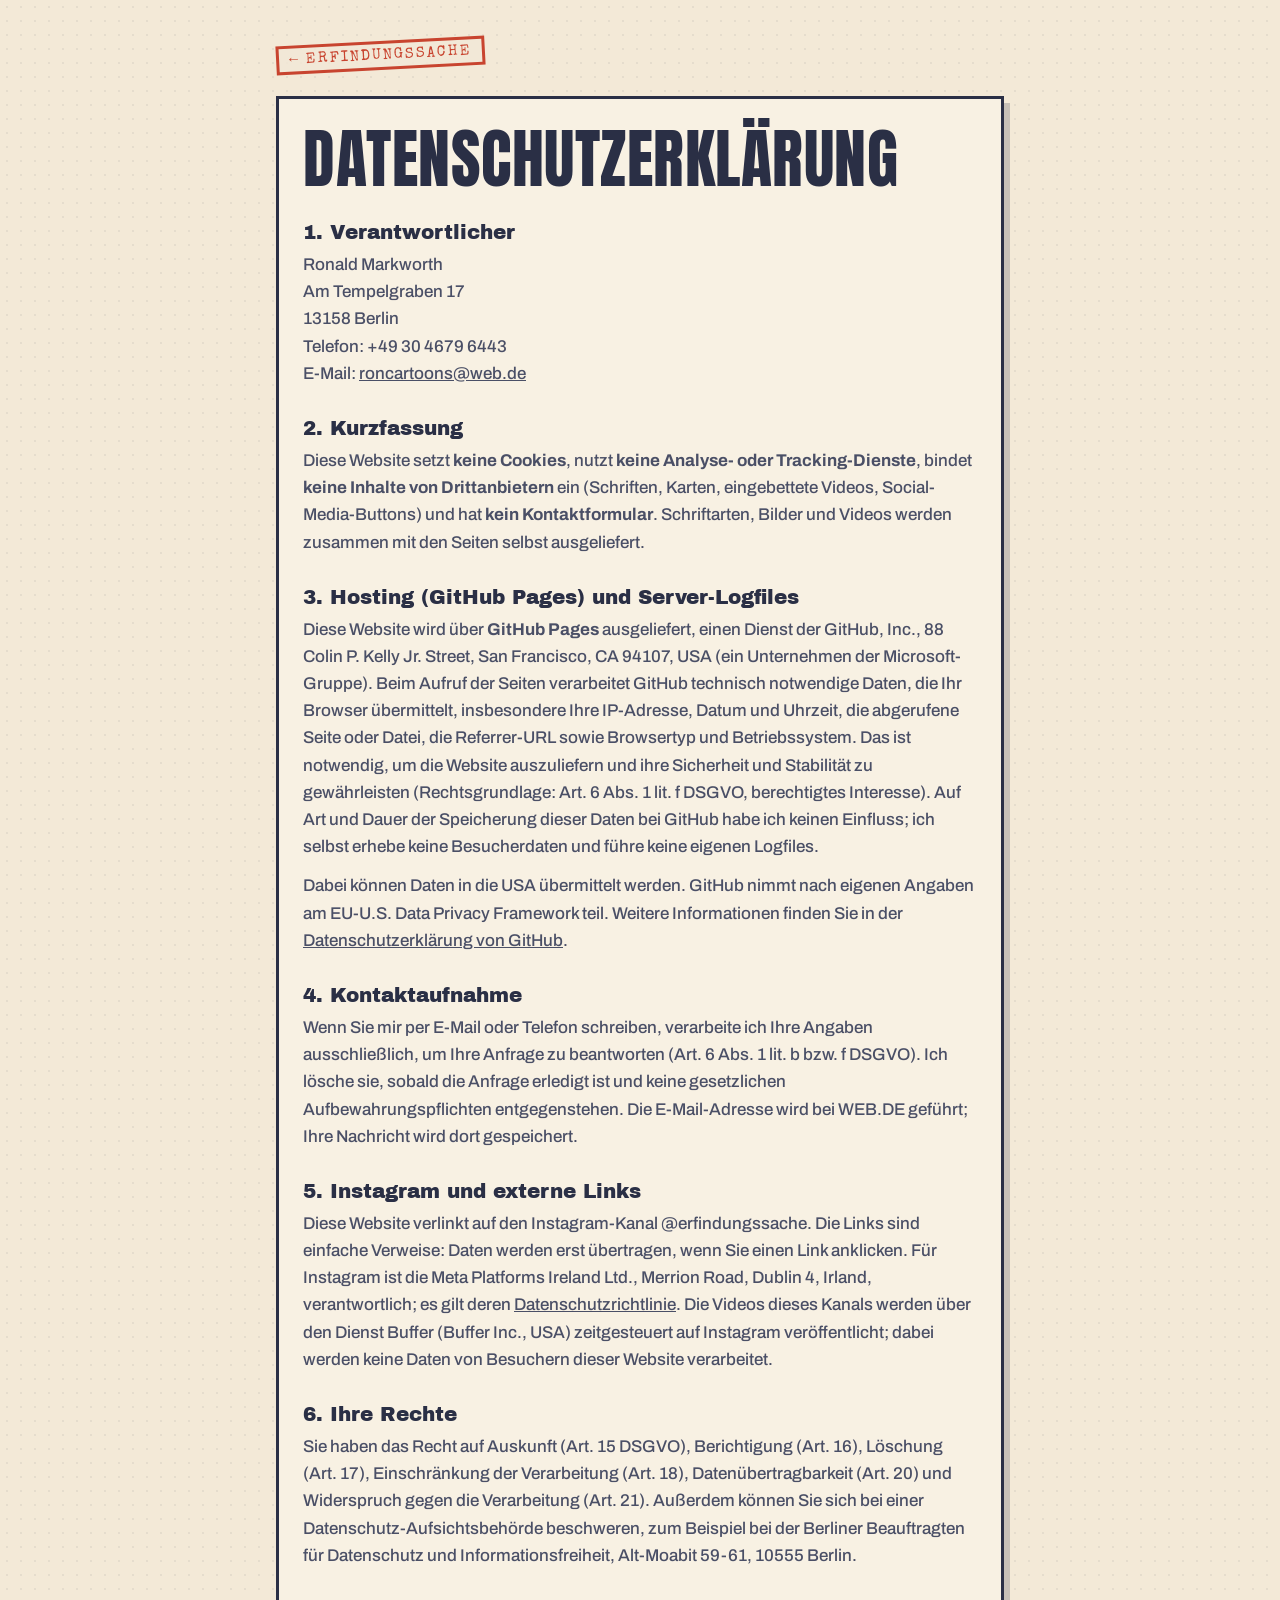
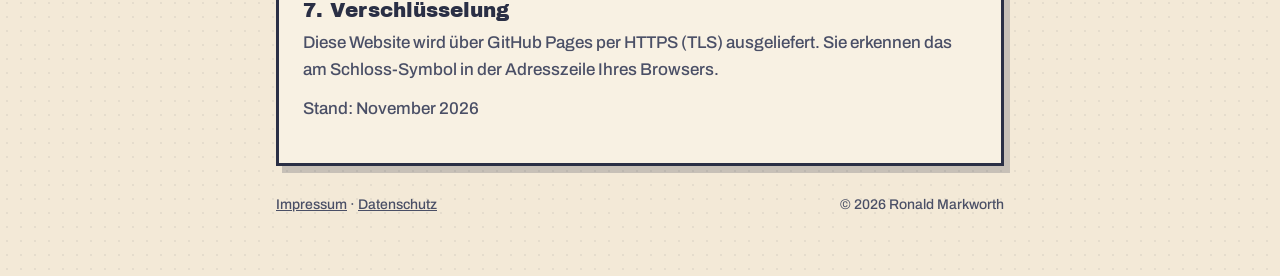
==== datenschutz.html @ 49fe97ab "Impressum + Datenschutz, Schriften lokal, Posttage Di/Do/So" ====
<!doctype html>
<html lang="de">
<head>
<meta charset="utf-8">
<meta name="viewport" content="width=device-width, initial-scale=1">
<title>Datenschutz | Erfindungssache</title>
<meta name="description" content="Datenschutzerklärung von Erfindungssache.">
<meta name="robots" content="noai,noimageai">
<meta name="theme-color" content="#C8442F">
<link rel="icon" href="img/favicon.png">
<link rel="stylesheet" href="fonts/fonts.css">
<style>
:root{--cream:#F3E9D7;--paper:#F8F1E3;--navy:#2A2F45;--red:#C8442F;--ink-soft:#4A4F66;--shadow:6px 7px 0 rgba(42,47,69,.22)}
*{box-sizing:border-box}
body{margin:0;overflow-x:hidden;background:var(--cream);color:var(--navy);font:500 17px/1.6 Archivo,system-ui,sans-serif;
  background-image:radial-gradient(rgba(42,47,69,.07) 1px,transparent 1.4px);background-size:14px 14px}
a{color:inherit}
.wrap{max-width:760px;margin:0 auto;padding:40px 16px 60px}
.back{display:inline-block;font:400 15px 'Special Elite',monospace;letter-spacing:2px;color:var(--red);text-decoration:none;
  border:3px solid var(--red);padding:3px 10px;transform:rotate(-3deg);background:rgba(243,233,215,.8)}
.sheet{margin-top:26px;background:var(--paper);border:3px solid var(--navy);box-shadow:var(--shadow);padding:28px 24px}
h1{margin:0 0 6px;font:400 clamp(40px,9vw,64px)/1 Anton,Impact,sans-serif;text-transform:uppercase;letter-spacing:.5px}
h2{margin:28px 0 6px;font:400 20px/1.3 'Archivo Black',sans-serif}
p,address{margin:0 0 12px;color:var(--ink-soft);font-style:normal}
address b{color:var(--navy)}
footer{margin-top:28px;font-size:14px;color:var(--ink-soft);display:flex;flex-wrap:wrap;gap:12px;justify-content:space-between}
</style>
</head>
<body>
<div class="wrap">
  <a class="back" href="./">← ERFINDUNGSSACHE</a>
  <main class="sheet">
    <h1>Datenschutz&shy;erklärung</h1>
    <h2>1. Verantwortlicher</h2>
    <address>Ronald Markworth<br>Am Tempelgraben 17<br>13158 Berlin<br>Telefon: +49 30 4679 6443<br>E-Mail: <a class="mail" data-u="roncartoons" data-d="web.de">E-Mail-Adresse (JavaScript erforderlich)</a></address>
    <h2>2. Kurzfassung</h2>
    <p>Diese Website setzt <b>keine Cookies</b>, nutzt <b>keine Analyse- oder Tracking-Dienste</b>, bindet <b>keine Inhalte von Drittanbietern</b> ein (Schriften, Karten, eingebettete Videos, Social-Media-Buttons) und hat <b>kein Kontaktformular</b>. Schriftarten, Bilder und Videos werden zusammen mit den Seiten selbst ausgeliefert.</p>
    <h2>3. Hosting (GitHub Pages) und Server-Logfiles</h2>
    <p>Diese Website wird über <b>GitHub Pages</b> ausgeliefert, einen Dienst der GitHub, Inc., 88 Colin P. Kelly Jr. Street, San Francisco, CA 94107, USA (ein Unternehmen der Microsoft-Gruppe). Beim Aufruf der Seiten verarbeitet GitHub technisch notwendige Daten, die Ihr Browser übermittelt, insbesondere Ihre IP-Adresse, Datum und Uhrzeit, die abgerufene Seite oder Datei, die Referrer-URL sowie Browsertyp und Betriebssystem. Das ist notwendig, um die Website auszuliefern und ihre Sicherheit und Stabilität zu gewährleisten (Rechtsgrundlage: Art. 6 Abs. 1 lit. f DSGVO, berechtigtes Interesse). Auf Art und Dauer der Speicherung dieser Daten bei GitHub habe ich keinen Einfluss; ich selbst erhebe keine Besucherdaten und führe keine eigenen Logfiles.</p>
    <p>Dabei können Daten in die USA übermittelt werden. GitHub nimmt nach eigenen Angaben am EU-U.S. Data Privacy Framework teil. Weitere Informationen finden Sie in der <a href="https://docs.github.com/de/site-policy/privacy-policies/github-general-privacy-statement" target="_blank" rel="noopener">Datenschutzerklärung von GitHub</a>.</p>
    <h2>4. Kontaktaufnahme</h2>
    <p>Wenn Sie mir per E-Mail oder Telefon schreiben, verarbeite ich Ihre Angaben ausschließlich, um Ihre Anfrage zu beantworten (Art. 6 Abs. 1 lit. b bzw. f DSGVO). Ich lösche sie, sobald die Anfrage erledigt ist und keine gesetzlichen Aufbewahrungspflichten entgegenstehen. Die E-Mail-Adresse wird bei WEB.DE geführt; Ihre Nachricht wird dort gespeichert.</p>
    <h2>5. Instagram und externe Links</h2>
    <p>Diese Website verlinkt auf den Instagram-Kanal @erfindungssache. Die Links sind einfache Verweise: Daten werden erst übertragen, wenn Sie einen Link anklicken. Für Instagram ist die Meta Platforms Ireland Ltd., Merrion Road, Dublin 4, Irland, verantwortlich; es gilt deren <a href="https://privacycenter.instagram.com/policy" target="_blank" rel="noopener">Datenschutzrichtlinie</a>. Die Videos dieses Kanals werden über den Dienst Buffer (Buffer Inc., USA) zeitgesteuert auf Instagram veröffentlicht; dabei werden keine Daten von Besuchern dieser Website verarbeitet.</p>
    <h2>6. Ihre Rechte</h2>
    <p>Sie haben das Recht auf Auskunft (Art. 15 DSGVO), Berichtigung (Art. 16), Löschung (Art. 17), Einschränkung der Verarbeitung (Art. 18), Datenübertragbarkeit (Art. 20) und Widerspruch gegen die Verarbeitung (Art. 21). Außerdem können Sie sich bei einer Datenschutz-Aufsichtsbehörde beschweren, zum Beispiel bei der Berliner Beauftragten für Datenschutz und Informationsfreiheit, Alt-Moabit 59-61, 10555 Berlin.</p>
    <h2>7. Verschlüsselung</h2>
    <p>Diese Website wird über GitHub Pages per HTTPS (TLS) ausgeliefert. Sie erkennen das am Schloss-Symbol in der Adresszeile Ihres Browsers.</p>
    <p>Stand: November 2026</p>
  </main>
  <footer><span><a href="impressum.html">Impressum</a> · <a href="datenschutz.html">Datenschutz</a></span><span>© <span id="y"></span> Ronald Markworth</span></footer>
</div>
<script>
document.getElementById('y').textContent=new Date().getFullYear();
document.querySelectorAll('a.mail').forEach(a=>{const m=a.dataset.u+'@'+a.dataset.d;a.href='mailto:'+m;a.textContent=m;});
</script>
</body>
</html>
---- fonts/fonts.css ----
/* Schriften lokal (SIL Open Font License) – keine Verbindung zu Google beim Seitenaufruf */
@font-face{font-family:'Anton';font-style:normal;font-weight:400;font-display:swap;src:url(anton.woff2) format('woff2')}
@font-face{font-family:'Archivo';font-style:normal;font-weight:100 900;font-display:swap;src:url(archivo.woff2) format('woff2')}
@font-face{font-family:'Archivo Black';font-style:normal;font-weight:400;font-display:swap;src:url(archivo-black.woff2) format('woff2')}
@font-face{font-family:'Special Elite';font-style:normal;font-weight:400;font-display:swap;src:url(special-elite.woff2) format('woff2')}
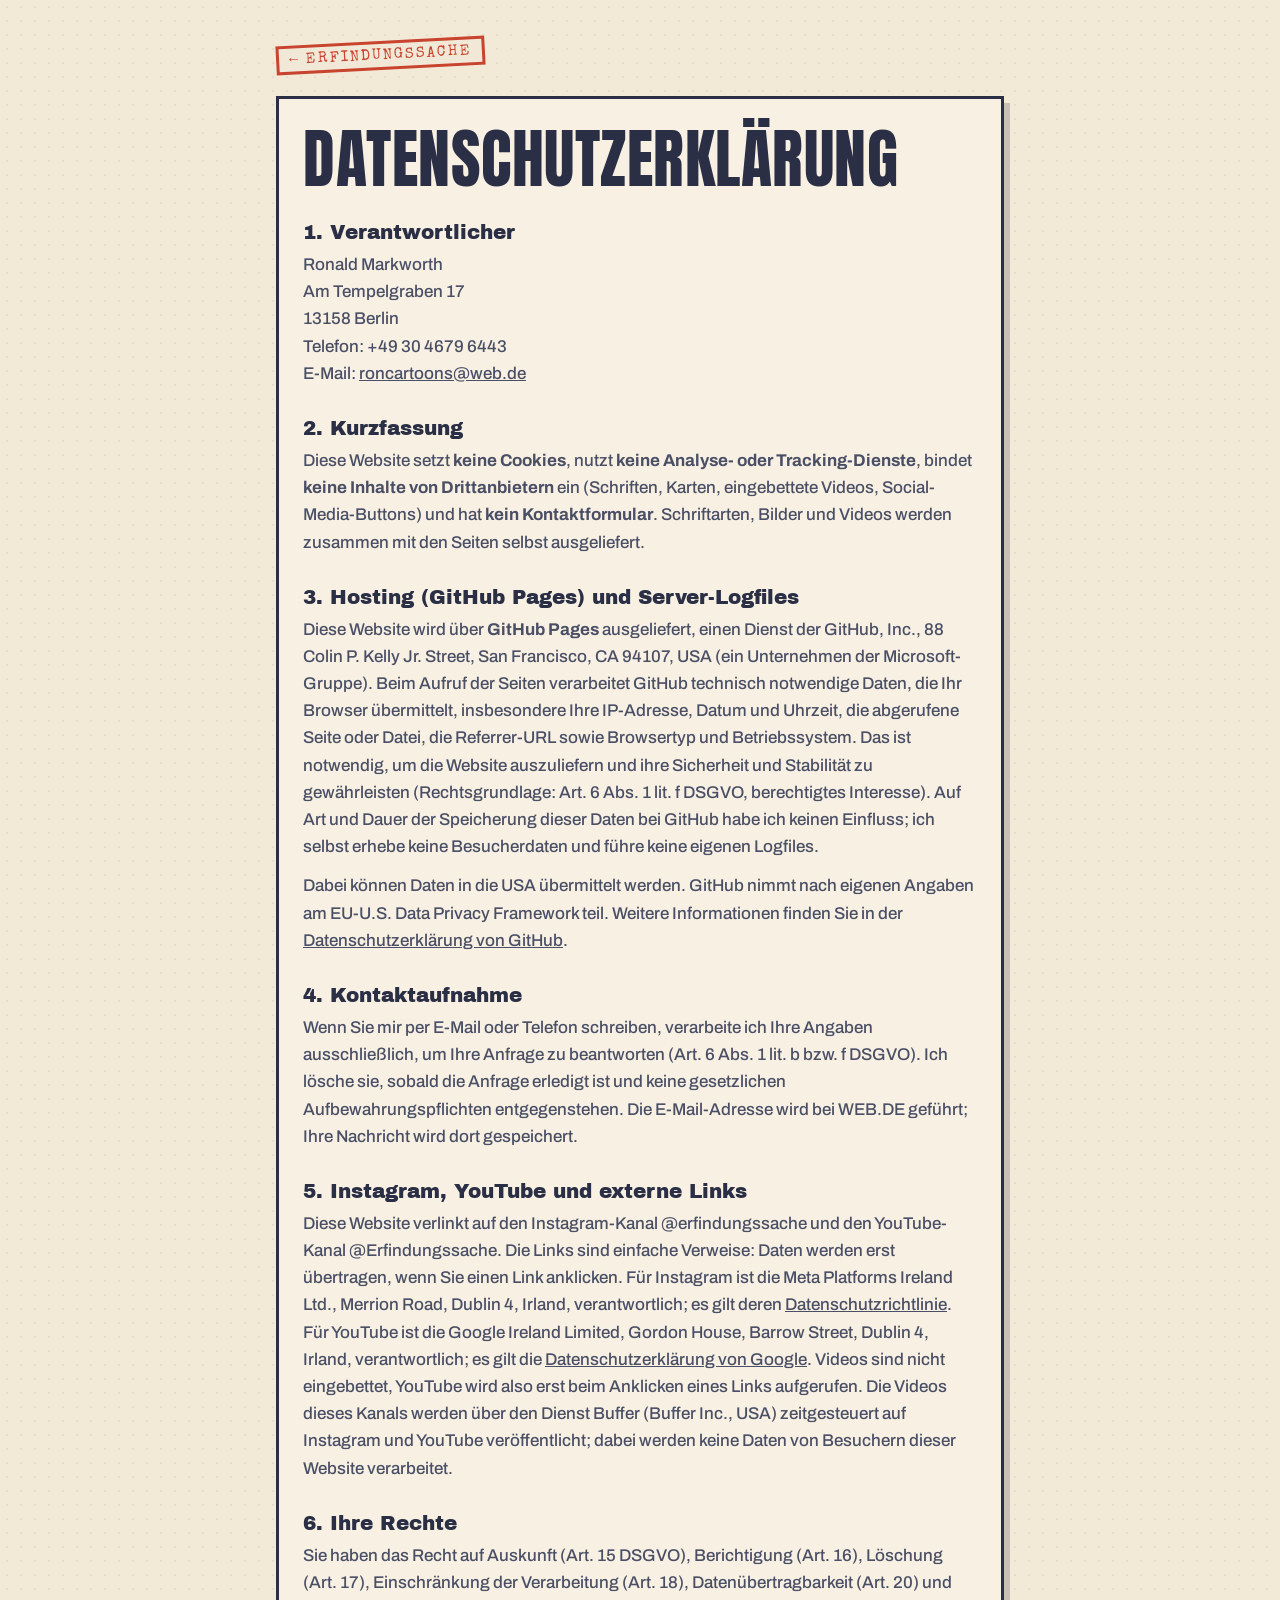
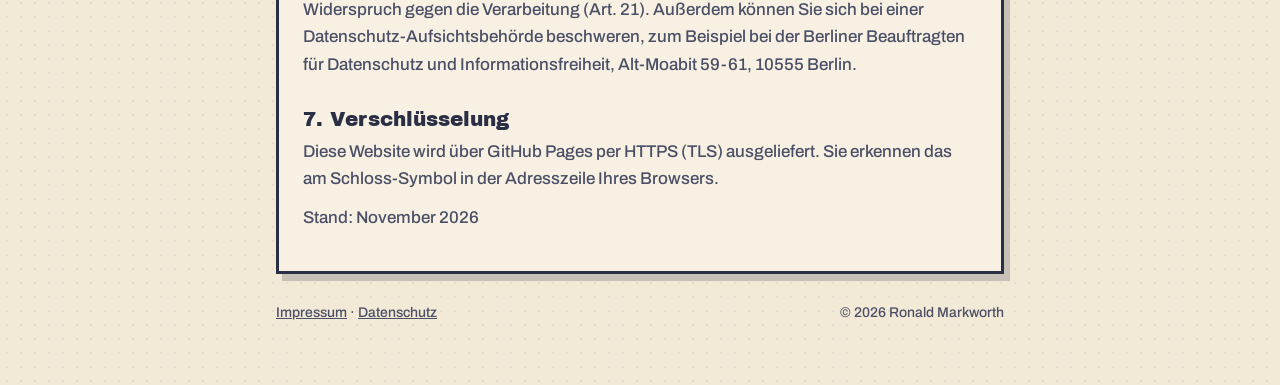
==== commit 0399889c: "YouTube-Kanal verlinkt, neuer Avatar" ====
--- a/datenschutz.html
+++ b/datenschutz.html
@@ -40,8 +40,8 @@
     <p>Dabei können Daten in die USA übermittelt werden. GitHub nimmt nach eigenen Angaben am EU-U.S. Data Privacy Framework teil. Weitere Informationen finden Sie in der <a href="https://docs.github.com/de/site-policy/privacy-policies/github-general-privacy-statement" target="_blank" rel="noopener">Datenschutzerklärung von GitHub</a>.</p>
     <h2>4. Kontaktaufnahme</h2>
     <p>Wenn Sie mir per E-Mail oder Telefon schreiben, verarbeite ich Ihre Angaben ausschließlich, um Ihre Anfrage zu beantworten (Art. 6 Abs. 1 lit. b bzw. f DSGVO). Ich lösche sie, sobald die Anfrage erledigt ist und keine gesetzlichen Aufbewahrungspflichten entgegenstehen. Die E-Mail-Adresse wird bei WEB.DE geführt; Ihre Nachricht wird dort gespeichert.</p>
-    <h2>5. Instagram und externe Links</h2>
-    <p>Diese Website verlinkt auf den Instagram-Kanal @erfindungssache. Die Links sind einfache Verweise: Daten werden erst übertragen, wenn Sie einen Link anklicken. Für Instagram ist die Meta Platforms Ireland Ltd., Merrion Road, Dublin 4, Irland, verantwortlich; es gilt deren <a href="https://privacycenter.instagram.com/policy" target="_blank" rel="noopener">Datenschutzrichtlinie</a>. Die Videos dieses Kanals werden über den Dienst Buffer (Buffer Inc., USA) zeitgesteuert auf Instagram veröffentlicht; dabei werden keine Daten von Besuchern dieser Website verarbeitet.</p>
+    <h2>5. Instagram, YouTube und externe Links</h2>
+    <p>Diese Website verlinkt auf den Instagram-Kanal @erfindungssache und den YouTube-Kanal @Erfindungssache. Die Links sind einfache Verweise: Daten werden erst übertragen, wenn Sie einen Link anklicken. Für Instagram ist die Meta Platforms Ireland Ltd., Merrion Road, Dublin 4, Irland, verantwortlich; es gilt deren <a href="https://privacycenter.instagram.com/policy" target="_blank" rel="noopener">Datenschutzrichtlinie</a>. Für YouTube ist die Google Ireland Limited, Gordon House, Barrow Street, Dublin 4, Irland, verantwortlich; es gilt die <a href="https://policies.google.com/privacy" target="_blank" rel="noopener">Datenschutzerklärung von Google</a>. Videos sind nicht eingebettet, YouTube wird also erst beim Anklicken eines Links aufgerufen. Die Videos dieses Kanals werden über den Dienst Buffer (Buffer Inc., USA) zeitgesteuert auf Instagram und YouTube veröffentlicht; dabei werden keine Daten von Besuchern dieser Website verarbeitet.</p>
     <h2>6. Ihre Rechte</h2>
     <p>Sie haben das Recht auf Auskunft (Art. 15 DSGVO), Berichtigung (Art. 16), Löschung (Art. 17), Einschränkung der Verarbeitung (Art. 18), Datenübertragbarkeit (Art. 20) und Widerspruch gegen die Verarbeitung (Art. 21). Außerdem können Sie sich bei einer Datenschutz-Aufsichtsbehörde beschweren, zum Beispiel bei der Berliner Beauftragten für Datenschutz und Informationsfreiheit, Alt-Moabit 59-61, 10555 Berlin.</p>
     <h2>7. Verschlüsselung</h2>
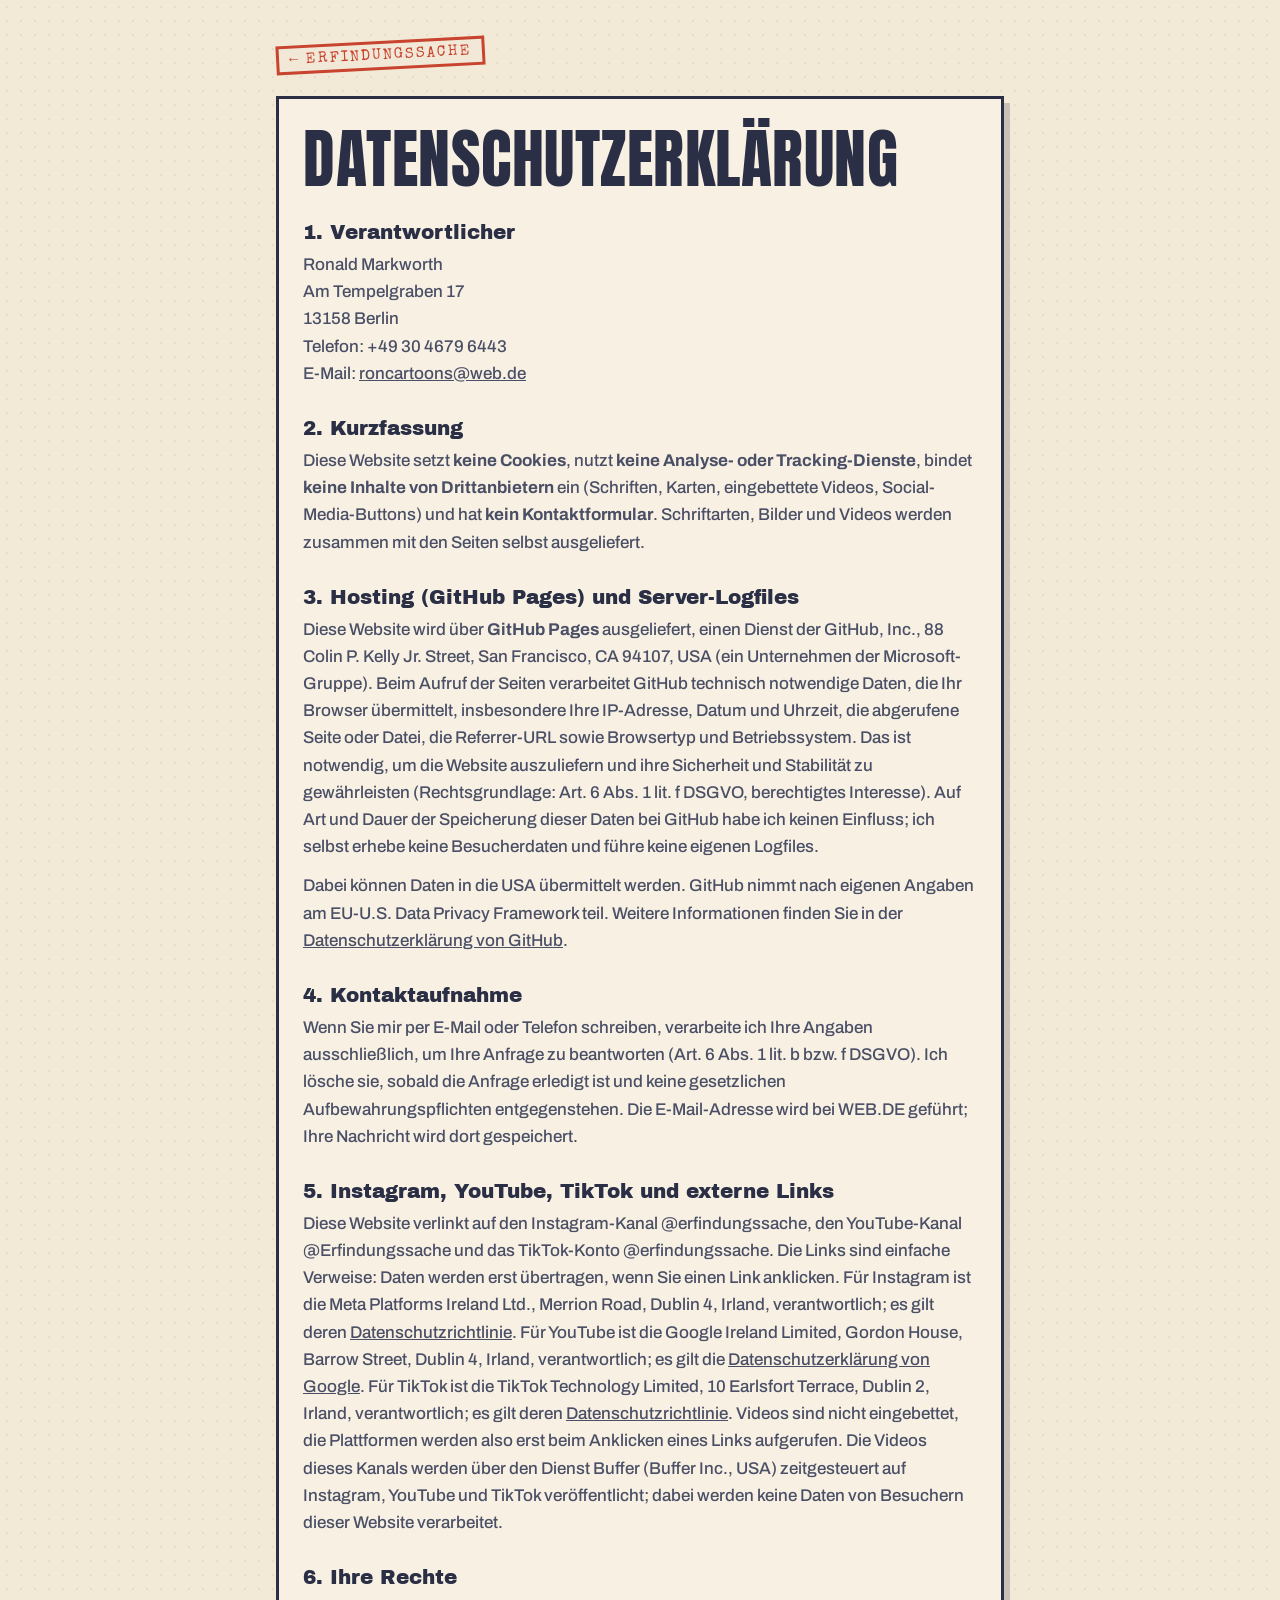
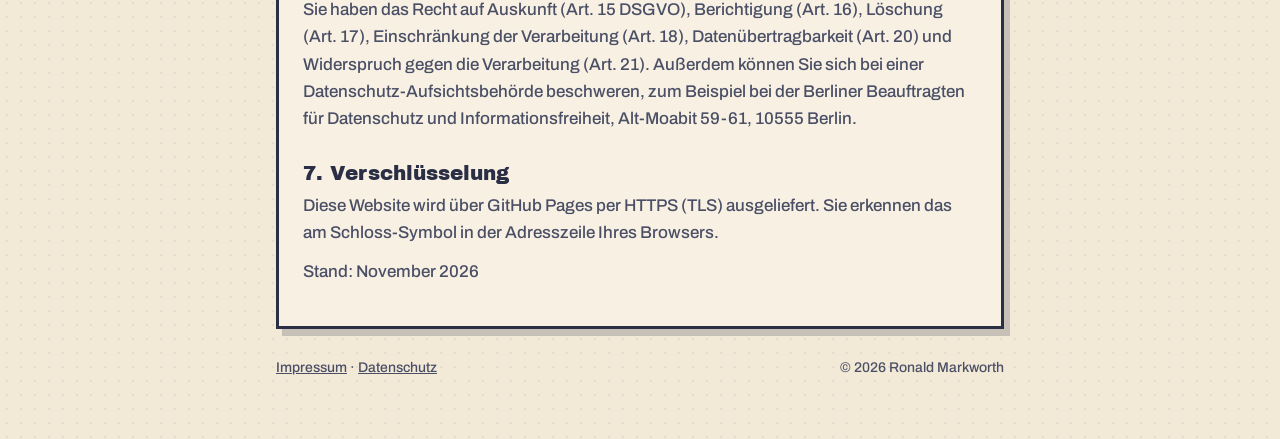
==== commit c806506f: "TikTok verlinkt" ====
--- a/datenschutz.html
+++ b/datenschutz.html
@@ -40,8 +40,8 @@
     <p>Dabei können Daten in die USA übermittelt werden. GitHub nimmt nach eigenen Angaben am EU-U.S. Data Privacy Framework teil. Weitere Informationen finden Sie in der <a href="https://docs.github.com/de/site-policy/privacy-policies/github-general-privacy-statement" target="_blank" rel="noopener">Datenschutzerklärung von GitHub</a>.</p>
     <h2>4. Kontaktaufnahme</h2>
     <p>Wenn Sie mir per E-Mail oder Telefon schreiben, verarbeite ich Ihre Angaben ausschließlich, um Ihre Anfrage zu beantworten (Art. 6 Abs. 1 lit. b bzw. f DSGVO). Ich lösche sie, sobald die Anfrage erledigt ist und keine gesetzlichen Aufbewahrungspflichten entgegenstehen. Die E-Mail-Adresse wird bei WEB.DE geführt; Ihre Nachricht wird dort gespeichert.</p>
-    <h2>5. Instagram, YouTube und externe Links</h2>
-    <p>Diese Website verlinkt auf den Instagram-Kanal @erfindungssache und den YouTube-Kanal @Erfindungssache. Die Links sind einfache Verweise: Daten werden erst übertragen, wenn Sie einen Link anklicken. Für Instagram ist die Meta Platforms Ireland Ltd., Merrion Road, Dublin 4, Irland, verantwortlich; es gilt deren <a href="https://privacycenter.instagram.com/policy" target="_blank" rel="noopener">Datenschutzrichtlinie</a>. Für YouTube ist die Google Ireland Limited, Gordon House, Barrow Street, Dublin 4, Irland, verantwortlich; es gilt die <a href="https://policies.google.com/privacy" target="_blank" rel="noopener">Datenschutzerklärung von Google</a>. Videos sind nicht eingebettet, YouTube wird also erst beim Anklicken eines Links aufgerufen. Die Videos dieses Kanals werden über den Dienst Buffer (Buffer Inc., USA) zeitgesteuert auf Instagram und YouTube veröffentlicht; dabei werden keine Daten von Besuchern dieser Website verarbeitet.</p>
+    <h2>5. Instagram, YouTube, TikTok und externe Links</h2>
+    <p>Diese Website verlinkt auf den Instagram-Kanal @erfindungssache, den YouTube-Kanal @Erfindungssache und das TikTok-Konto @erfindungssache. Die Links sind einfache Verweise: Daten werden erst übertragen, wenn Sie einen Link anklicken. Für Instagram ist die Meta Platforms Ireland Ltd., Merrion Road, Dublin 4, Irland, verantwortlich; es gilt deren <a href="https://privacycenter.instagram.com/policy" target="_blank" rel="noopener">Datenschutzrichtlinie</a>. Für YouTube ist die Google Ireland Limited, Gordon House, Barrow Street, Dublin 4, Irland, verantwortlich; es gilt die <a href="https://policies.google.com/privacy" target="_blank" rel="noopener">Datenschutzerklärung von Google</a>. Für TikTok ist die TikTok Technology Limited, 10 Earlsfort Terrace, Dublin 2, Irland, verantwortlich; es gilt deren <a href="https://www.tiktok.com/legal/privacy-policy-eea" target="_blank" rel="noopener">Datenschutzrichtlinie</a>. Videos sind nicht eingebettet, die Plattformen werden also erst beim Anklicken eines Links aufgerufen. Die Videos dieses Kanals werden über den Dienst Buffer (Buffer Inc., USA) zeitgesteuert auf Instagram, YouTube und TikTok veröffentlicht; dabei werden keine Daten von Besuchern dieser Website verarbeitet.</p>
     <h2>6. Ihre Rechte</h2>
     <p>Sie haben das Recht auf Auskunft (Art. 15 DSGVO), Berichtigung (Art. 16), Löschung (Art. 17), Einschränkung der Verarbeitung (Art. 18), Datenübertragbarkeit (Art. 20) und Widerspruch gegen die Verarbeitung (Art. 21). Außerdem können Sie sich bei einer Datenschutz-Aufsichtsbehörde beschweren, zum Beispiel bei der Berliner Beauftragten für Datenschutz und Informationsfreiheit, Alt-Moabit 59-61, 10555 Berlin.</p>
     <h2>7. Verschlüsselung</h2>
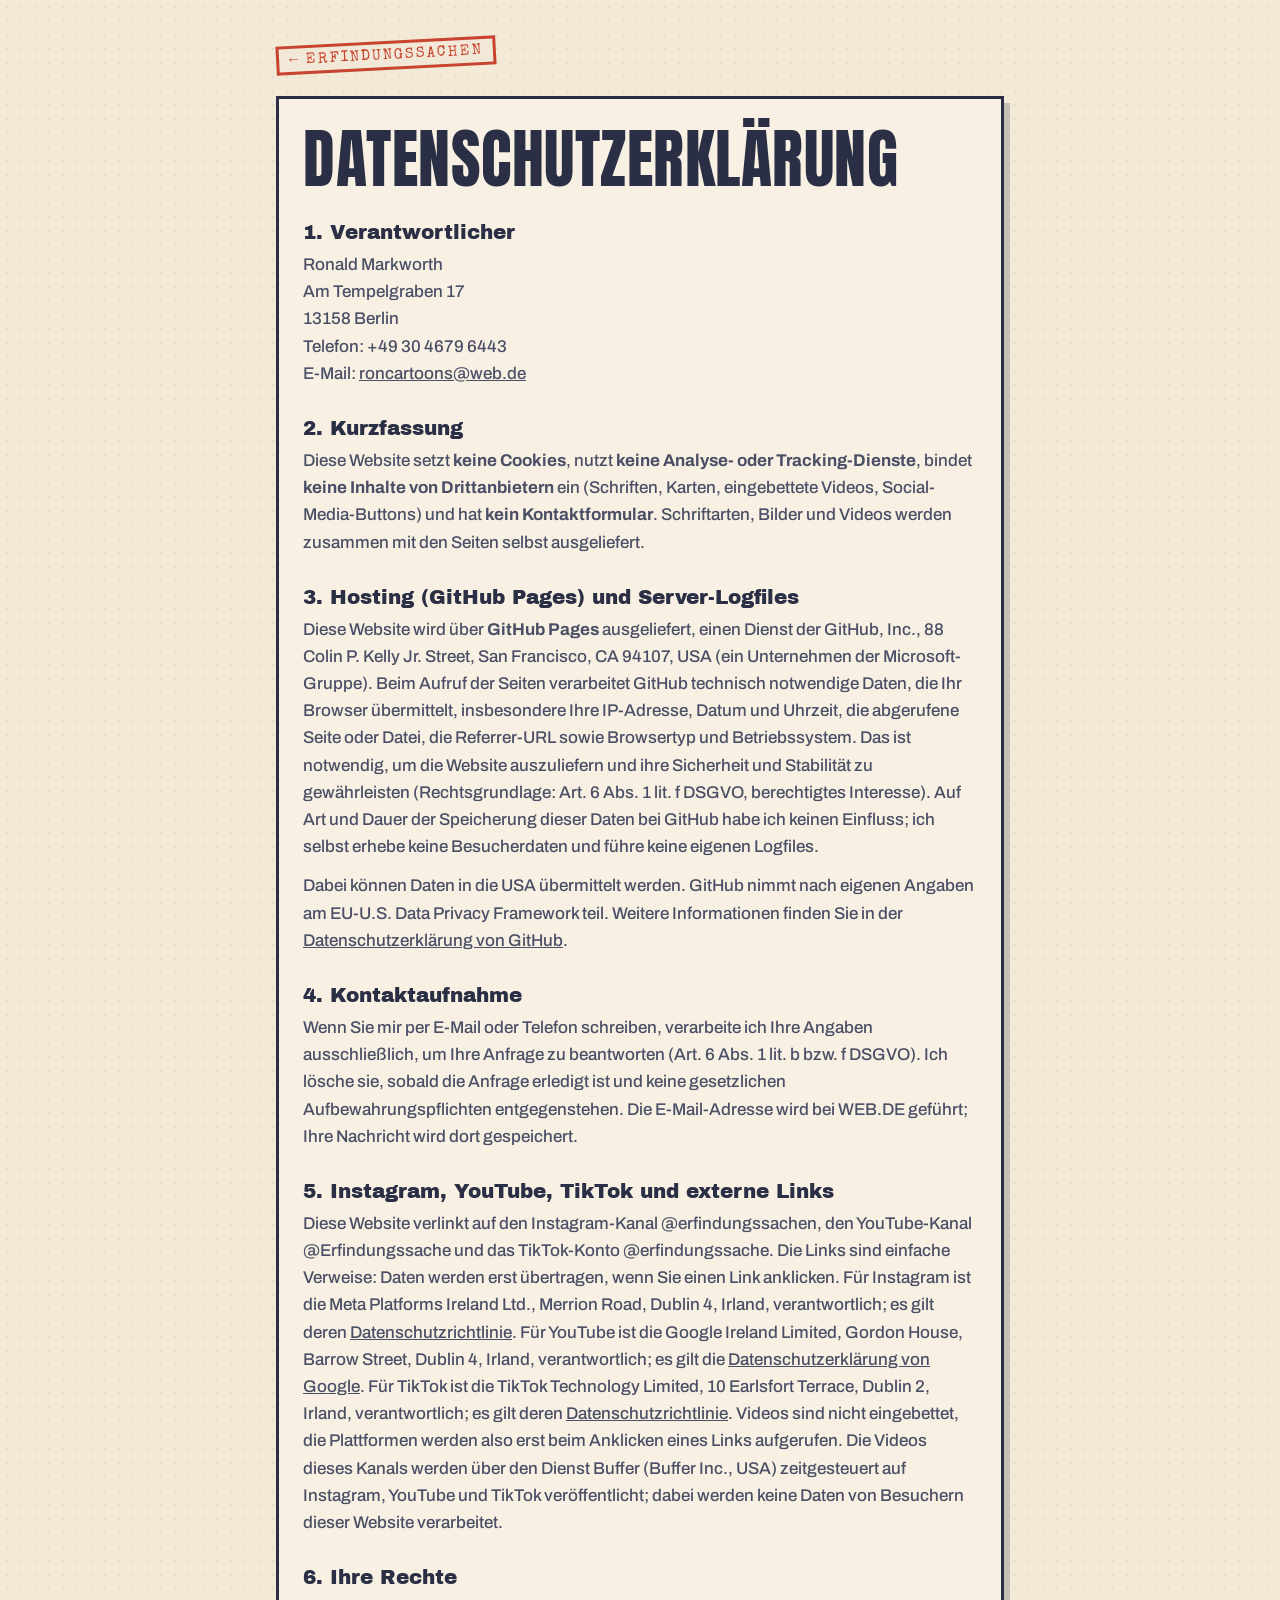
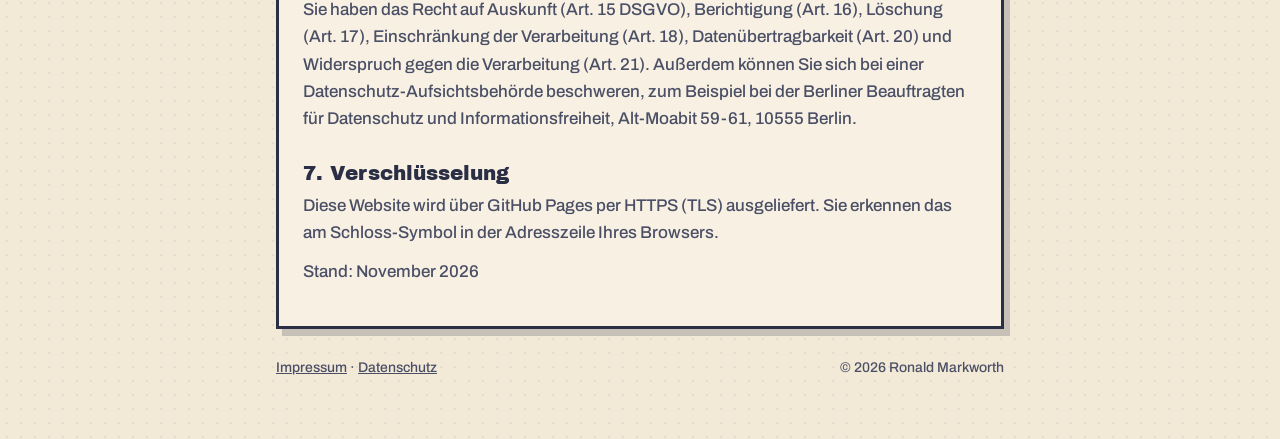
==== commit 74d6310f: "Umbenennung: Erfindungssachen" ====
--- a/datenschutz.html
+++ b/datenschutz.html
@@ -3,8 +3,8 @@
 <head>
 <meta charset="utf-8">
 <meta name="viewport" content="width=device-width, initial-scale=1">
-<title>Datenschutz | Erfindungssache</title>
-<meta name="description" content="Datenschutzerklärung von Erfindungssache.">
+<title>Datenschutz | Erfindungssachen</title>
+<meta name="description" content="Datenschutzerklärung von Erfindungssachen.">
 <meta name="robots" content="noai,noimageai">
 <meta name="theme-color" content="#C8442F">
 <link rel="icon" href="img/favicon.png">
@@ -28,7 +28,7 @@
 </head>
 <body>
 <div class="wrap">
-  <a class="back" href="./">← ERFINDUNGSSACHE</a>
+  <a class="back" href="./">← ERFINDUNGSSACHEN</a>
   <main class="sheet">
     <h1>Datenschutz&shy;erklärung</h1>
     <h2>1. Verantwortlicher</h2>
@@ -41,7 +41,7 @@
     <h2>4. Kontaktaufnahme</h2>
     <p>Wenn Sie mir per E-Mail oder Telefon schreiben, verarbeite ich Ihre Angaben ausschließlich, um Ihre Anfrage zu beantworten (Art. 6 Abs. 1 lit. b bzw. f DSGVO). Ich lösche sie, sobald die Anfrage erledigt ist und keine gesetzlichen Aufbewahrungspflichten entgegenstehen. Die E-Mail-Adresse wird bei WEB.DE geführt; Ihre Nachricht wird dort gespeichert.</p>
     <h2>5. Instagram, YouTube, TikTok und externe Links</h2>
-    <p>Diese Website verlinkt auf den Instagram-Kanal @erfindungssache, den YouTube-Kanal @Erfindungssache und das TikTok-Konto @erfindungssache. Die Links sind einfache Verweise: Daten werden erst übertragen, wenn Sie einen Link anklicken. Für Instagram ist die Meta Platforms Ireland Ltd., Merrion Road, Dublin 4, Irland, verantwortlich; es gilt deren <a href="https://privacycenter.instagram.com/policy" target="_blank" rel="noopener">Datenschutzrichtlinie</a>. Für YouTube ist die Google Ireland Limited, Gordon House, Barrow Street, Dublin 4, Irland, verantwortlich; es gilt die <a href="https://policies.google.com/privacy" target="_blank" rel="noopener">Datenschutzerklärung von Google</a>. Für TikTok ist die TikTok Technology Limited, 10 Earlsfort Terrace, Dublin 2, Irland, verantwortlich; es gilt deren <a href="https://www.tiktok.com/legal/privacy-policy-eea" target="_blank" rel="noopener">Datenschutzrichtlinie</a>. Videos sind nicht eingebettet, die Plattformen werden also erst beim Anklicken eines Links aufgerufen. Die Videos dieses Kanals werden über den Dienst Buffer (Buffer Inc., USA) zeitgesteuert auf Instagram, YouTube und TikTok veröffentlicht; dabei werden keine Daten von Besuchern dieser Website verarbeitet.</p>
+    <p>Diese Website verlinkt auf den Instagram-Kanal @erfindungssachen, den YouTube-Kanal @Erfindungssache und das TikTok-Konto @erfindungssache. Die Links sind einfache Verweise: Daten werden erst übertragen, wenn Sie einen Link anklicken. Für Instagram ist die Meta Platforms Ireland Ltd., Merrion Road, Dublin 4, Irland, verantwortlich; es gilt deren <a href="https://privacycenter.instagram.com/policy" target="_blank" rel="noopener">Datenschutzrichtlinie</a>. Für YouTube ist die Google Ireland Limited, Gordon House, Barrow Street, Dublin 4, Irland, verantwortlich; es gilt die <a href="https://policies.google.com/privacy" target="_blank" rel="noopener">Datenschutzerklärung von Google</a>. Für TikTok ist die TikTok Technology Limited, 10 Earlsfort Terrace, Dublin 2, Irland, verantwortlich; es gilt deren <a href="https://www.tiktok.com/legal/privacy-policy-eea" target="_blank" rel="noopener">Datenschutzrichtlinie</a>. Videos sind nicht eingebettet, die Plattformen werden also erst beim Anklicken eines Links aufgerufen. Die Videos dieses Kanals werden über den Dienst Buffer (Buffer Inc., USA) zeitgesteuert auf Instagram, YouTube und TikTok veröffentlicht; dabei werden keine Daten von Besuchern dieser Website verarbeitet.</p>
     <h2>6. Ihre Rechte</h2>
     <p>Sie haben das Recht auf Auskunft (Art. 15 DSGVO), Berichtigung (Art. 16), Löschung (Art. 17), Einschränkung der Verarbeitung (Art. 18), Datenübertragbarkeit (Art. 20) und Widerspruch gegen die Verarbeitung (Art. 21). Außerdem können Sie sich bei einer Datenschutz-Aufsichtsbehörde beschweren, zum Beispiel bei der Berliner Beauftragten für Datenschutz und Informationsfreiheit, Alt-Moabit 59-61, 10555 Berlin.</p>
     <h2>7. Verschlüsselung</h2>
